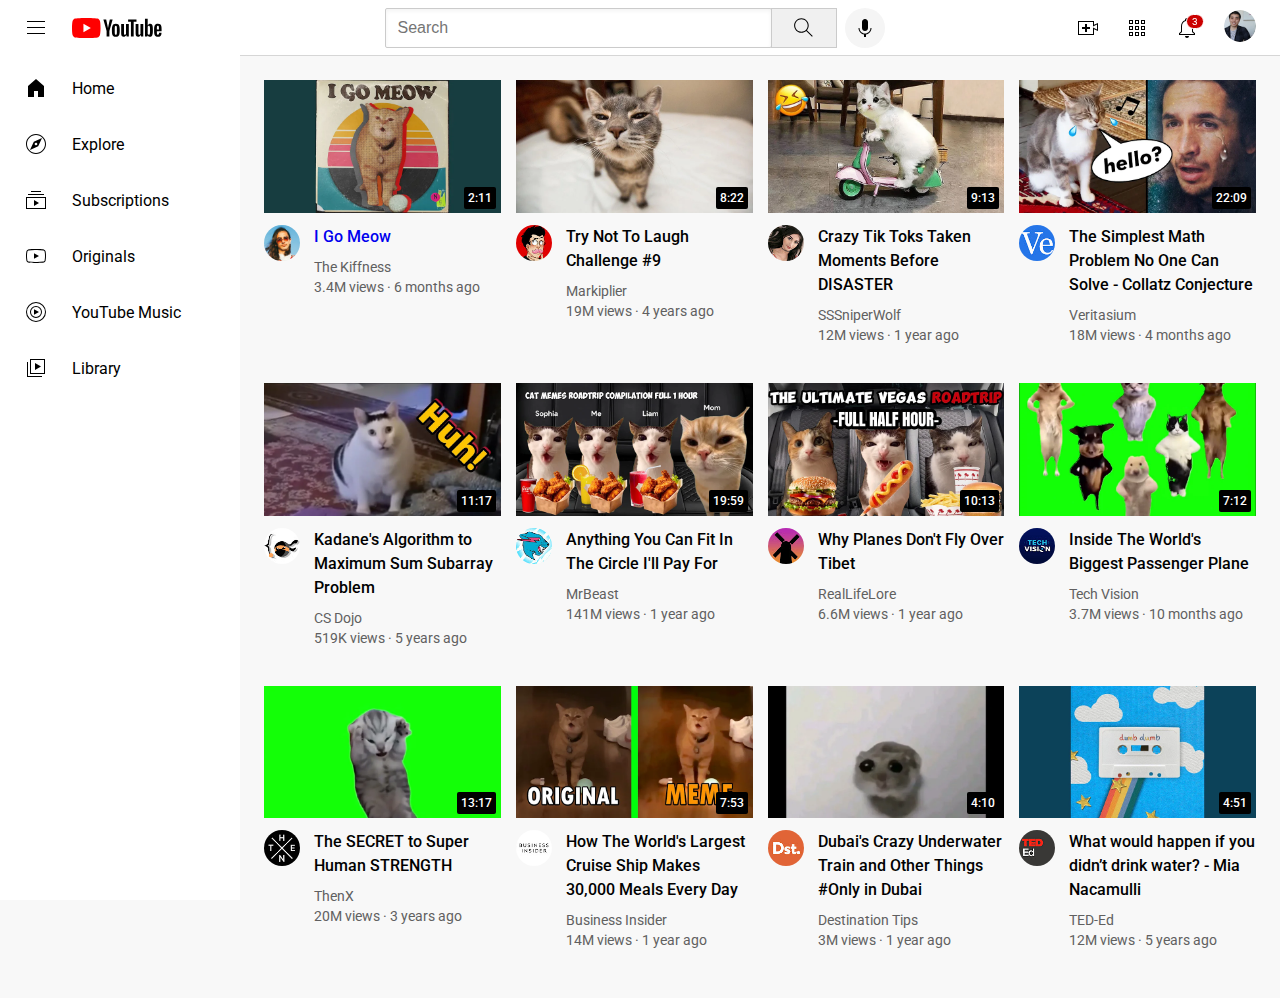
==== index.html @ 053fcfdb "Update and rename youtube.html to index.html" ====
<!DOCTYPE html>
<html>
  <head>
    <title>Youtube.com</title>

    <link rel="preconnect" href="https://fonts.googleapis.com">
    <link rel="preconnect" href="https://fonts.gstatic.com" crossorigin>
    <link href="https://fonts.googleapis.com/css2?family=Roboto:ital,wght@0,100;0,300;0,400;0,500;0,700;0,900;1,100;1,300;1,400;1,500;1,700;1,900&display=swap" rel="stylesheet">

    <link rel="stylesheet" href="styles-youtube/general.css">
    <link rel="stylesheet" href="styles-youtube/header.css">
    <link rel="stylesheet" href="styles-youtube/video.css">
    <link rel="stylesheet" href="styles-youtube/sidebar.css">
  </head>


  <body>
    <!-- EiEi -->
    <header class="header">

      <div class="left-section">
        <img class="hamburger-menu" src="icon/hamburger-menu.svg">
        <img class="youtube-logo" src="icon/youtube-logo.svg">
      </div>

      <div class="middle-section">
        <input class="search-bar" type="text" placeholder="Search">
        <button class="search-button">
          <img class="search-icon" src="icon/search.svg">
          <div class="tooltip">Search</div>
        </button>
        <button class="voice-button">
          <img class="voice-icon" src="icon/voice-search-icon.svg">
          <div class="tooltip">Search with your voice</div>
        </button>
      </div>

      <div class="right-section">
        <div class="upload-button">
          <img class="upload-icon" src="icon/upload.svg">
          <div class="tooltip">Create</div>
        </div>
        
        <div class="apps-button">
          <img class="youtube-icon" src="icon/youtube-apps.svg">
          <div class="tooltip">YouTube apps</div>
        </div>

        <div class="noti-button">
          <img class="notifications-icon" src="icon/notifications.svg">
          <div class="noti-count">3</div>
          <div class="tooltip">Notifications</div>
        </div>
      
        <div class="user-button">
          <img class="user-pic" src="icon/my-channel.jpeg">
        </div>
      </div>

    </header>


    <nav class="sidebar">
      <div class="link-container">
        <img src="icon/home.svg">
        <div>Home</div>
      </div>
      <div class="link-container">
        <img src="icon/explore.svg">
        <div>Explore</div>
      </div>
      <div class="link-container">
        <img src="icon/subscriptions.svg">
        <div>Subscriptions</div>
      </div>
      <div class="link-container">
        <img src="icon/originals.svg">
        <div>Originals</div>
      </div>
      <div class="link-container">
        <img src="icon/youtube-music.svg">
        <div>YouTube Music</div>
      </div>
      <div class="link-container">
        <img src="icon/library.svg">
        <div>Library</div>
      </div>
    </nav>

    <main>
      <section class="main-grid">


        <div class="videocard">
          <div class="preview-container">
            <a href="https://www.youtube.com/watch?v=n2RNcPRtAiY">
              <img class="preview" src="thumbnails/thumbnail-1.webp">
            </a>
            
            <div class="video-time">2:11</div>
          </div>
            
          
          <div class="info-container">
            <div class="channel-column">
                <a href="https://www.youtube.com/c/mkbhd">
                  <img class="pic-profile" src="thumbnails/channel-1.jpeg">
                </a>
  
                <div class="channel-tooltip">
                  <div class="tooltip-pic-column">
                    <img class="tooltip-pic" src="thumbnails/channel-1.jpeg">
                  </div>
  
                  <div class="tooltip-text-column">
                    <p>The Kiffness</p>
                    <p class="sub-tooltip">15M subscribers</p>
                  </div>
                </div>
            </div>
            
            <div class="text-column">
              <a href="https://www.youtube.com/watch?v=n2RNcPRtAiY">
                <p class="title">
                  I Go Meow
                </p>
              </a>
              <a href="https://www.youtube.com/c/mkbhd">
                <p class="author">
                  The Kiffness
                </p>
              </a>
              <p class="stats">
                3.4M views &#183; 6 months ago
              </p>
            </div>
          </div>
        </div>
  
  
        <div class="videocard">
          <div class="preview-container">
            <img class="preview" src="thumbnails/thumbnail-2.webp">
            <div class="video-time">8:22</div>
          </div>
            
          
          <div class="info-container">
            <div class="channel-column">
              <img class="pic-profile" src="thumbnails/channel-2.jpeg">

              <div class="channel-tooltip">
                <div class="tooltip-pic-column">
                  <img class="tooltip-pic" src="thumbnails/channel-2.jpeg">
                </div>
  
                <div class="tooltip-text-column">
                  <p>Markiplier</p>
                  <p class="sub-tooltip">36M subscribers</p>
                </div>
              </div>
            </div>

            
            <div class="text-column">
              <p class="title">
                Try Not To Laugh Challenge #9
              </p>
              <p class="author">
                Markiplier
              </p>
              <p class="stats">
                19M views &#183; 4 years ago
              </p>
            </div>
          </div>
        </div>
  
  
        <div class="videocard">
          <div class="preview-container">
            <img class="preview" src="thumbnails/thumbnail-3.webp">
            <div class="video-time">9:13</div>
          </div>
            
          
          <div class="info-container">
            <div class="channel-column">
              <img class="pic-profile" src="thumbnails/channel-3.jpeg">

              <div class="channel-tooltip">
                <div class="tooltip-pic-column">
                  <img class="tooltip-pic" src="thumbnails/channel-3.jpeg">
                </div>
  
                <div class="tooltip-text-column">
                  <p>SSSniperWolf</p>
                  <p class="sub-tooltip">34M subscribers</p>
                </div>
              </div>
            </div>
            
            <div class="text-column">
              <p class="title">
                Crazy Tik Toks Taken Moments Before DISASTER
              </p>
              <p class="author">
                SSSniperWolf
              </p>
              <p class="stats">
                12M views &#183; 1 year ago
              </p>
            </div>
          </div>
        </div>
  
  
        <div class="videocard">
          <div class="preview-container">
            <img class="preview" src="thumbnails/thumbnail-4.webp">
            <div class="video-time">22:09</div>
          </div>
            
          
          <div class="info-container">
            <div class="channel-column">
              <img class="pic-profile" src="thumbnails/channel-4.jpeg">
            </div>
            
            <div class="text-column">
              <p class="title">
                The Simplest Math Problem No One Can Solve - Collatz Conjecture
              </p>
              <p class="author">
                Veritasium
              </p>
              <p class="stats">
                18M views &#183; 4 months ago
              </p>
            </div>
          </div>
        </div>
  
  
        <div class="videocard">
          <div class="preview-container">
            <img class="preview" src="thumbnails/thumbnail-5.webp">
            <div class="video-time">11:17</div>
          </div>
            
          
          <div class="info-container">
            <div class="channel-column">
              <img class="pic-profile" src="thumbnails/channel-5.jpeg">
            </div>
            
            <div class="text-column">
              <p class="title">
                Kadane's Algorithm to Maximum Sum Subarray Problem
              </p>
              <p class="author">
                CS Dojo
              </p>
              <p class="stats">
                519K views &#183; 5 years ago
              </p>
            </div>
          </div>
        </div>
  
  
        <div class="videocard">
          <div class="preview-container">
            <img class="preview" src="thumbnails/thumbnail-6.webp">
            <div class="video-time">19:59</div>
          </div>
            
          
          <div class="info-container">
            <div class="channel-column">
              <img class="pic-profile" src="thumbnails/channel-6.jpeg">
            </div>
            
            <div class="text-column">
              <p class="title">
                Anything You Can Fit In The Circle I'll Pay For
              </p>
              <p class="author">
                MrBeast
              </p>
              <p class="stats">
                141M views &#183; 1 year ago
              </p>
            </div>
          </div>
        </div>


        <div class="videocard">
          <div class="preview-container">
            <img class="preview" src="thumbnails/thumbnail-7.webp">
            <div class="video-time">10:13</div>
          </div>
            
          
          <div class="info-container">
            <div class="channel-column">
              <img class="pic-profile" src="thumbnails/channel-7.jpeg">
            </div>
            
            <div class="text-column">
              <p class="title">
                Why Planes Don't Fly Over Tibet
              </p>
              <p class="author">
                RealLifeLore
              </p>
              <p class="stats">
                6.6M views &#183; 1 year ago
              </p>
            </div>
          </div>
        </div>


        <div class="videocard">
          <div class="preview-container">
            <img class="preview" src="thumbnails/thumbnail-8.webp">
            <div class="video-time">7:12</div>
          </div>
            
          
          <div class="info-container">
            <div class="channel-column">
              <img class="pic-profile" src="thumbnails/channel-8.jpeg">
            </div>
            
            <div class="text-column">
              <p class="title">
                Inside The World's Biggest Passenger Plane
              </p>
              <p class="author">
                Tech Vision
              </p>
              <p class="stats">
                3.7M views &#183; 10 months ago
              </p>
            </div>
          </div>
        </div>


        <div class="videocard">
          <div class="preview-container">
            <img class="preview" src="thumbnails/thumbnail-9.webp">
            <div class="video-time">13:17</div>
          </div>
            
          
          <div class="info-container">
            <div class="channel-column">
              <img class="pic-profile" src="thumbnails/channel-9.jpeg">
            </div>
            
            <div class="text-column">
              <p class="title">
                The SECRET to Super Human STRENGTH
              </p>
              <p class="author">
                ThenX
              </p>
              <p class="stats">
                20M views &#183; 3 years ago
              </p>
            </div>
          </div>
        </div>


        <div class="videocard">
          <div class="preview-container">
            <img class="preview" src="thumbnails/thumbnail-10.webp">
            <div class="video-time">7:53</div>
          </div>
            
          
          <div class="info-container">
            <div class="channel-column">
              <img class="pic-profile" src="thumbnails/channel-10.jpeg">
            </div>
            
            <div class="text-column">
              <p class="title">
                How The World's Largest Cruise Ship Makes 30,000 Meals Every Day
              </p>
              <p class="author">
                Business Insider
              </p>
              <p class="stats">
                14M views &#183; 1 year ago
              </p>
            </div>
          </div>
        </div>


        <div class="videocard">
          <div class="preview-container">
            <img class="preview" src="thumbnails/thumbnail-11.webp">
            <div class="video-time">4:10</div>
          </div>
            
          
          <div class="info-container">
            <div class="channel-column">
              <img class="pic-profile" src="thumbnails/channel-11.jpeg">
            </div>
            
            <div class="text-column">
              <p class="title">
                Dubai's Crazy Underwater Train and Other Things #Only in Dubai
              </p>
              <p class="author">
                Destination Tips
              </p>
              <p class="stats">
                3M views &#183; 1 year ago
              </p>
            </div>
          </div>
        </div>


        <div class="videocard">
          <div class="preview-container">
            <img class="preview" src="thumbnails/thumbnail-12.webp">
            <div class="video-time">4:51</div>
          </div>
            
          
          <div class="info-container">
            <div class="channel-column">
              <img class="pic-profile" src="thumbnails/channel-12.jpeg">
            </div>
            
            <div class="text-column">
              <p class="title">
                What would happen if you didn’t drink water? - Mia Nacamulli
              </p>
              <p class="author">
                TED-Ed
              </p>
              <p class="stats">
                12M views &#183; 5 years ago
              </p>
            </div>
          </div>
        </div>
  
      </section>
    </main>
  </body>
</html>
---- styles-youtube/general.css ----
p {
  margin-top: 0px;
  margin-bottom: 0px;
}

body {
  /* HaHa */
  font-family: Roboto, Arial;
  margin: 0;
  padding-top: 80px;
  padding-left: 96px;
  padding-right: 24px;
  padding-bottom: 50px;
  background-color: rgb(248, 248, 248);
}

@media (min-width: 1100px) {
  body {
    padding-left: 264px;
  }
}
---- styles-youtube/header.css ----
.header {
  display: flex;
  justify-content: space-between;

  position: fixed;
  top: 0px;
  left: 0px;
  right: 0px;
  height: 55px;
  z-index: 100;

  background-color: white;
  border-bottom-width: 1px;
  border-bottom-style: solid;
  border-bottom-color: rgb(214, 214, 214);
}


.left-section {
  align-items: center;
  display: flex;
}
.hamburger-menu {
  height: 24px;
  margin-left: 24px;
  margin-right: 24px;
  cursor: pointer;
}
.youtube-logo {
  height: 20px;
  cursor: pointer;
}


.middle-section {
  flex: 1;
  margin-left: 60px;
  margin-right: 0px;
  max-width: 500px;
  display: flex;
  align-items: center;
}


.search-bar {
  flex: 1;
  height: 36px;
  padding-left: 12px;

  font-size: 16px;
  font-weight: 400;

  border: 1px solid rgb(203, 203, 203);
  border-radius: 2px;
  box-shadow: inset 0px 2px 4px rgba(0,0,0,0.05);
  width: 0;
}
.search-icon {
  height: 25px;
}
.search-bar::placeholder {
  font-size: 16px;
}
.search-button {
  height: 40px;
  width: 66px;
  display: flex;
  align-items: center;
  justify-content: center;
  background-color: rgb(240, 240, 240);
  border-width: 1px;
  border-style: solid;
  border-color: rgb(203, 203, 203);
  margin-left: -1px;
  margin-right: 8px;
  cursor: pointer;
}


.search-button, .voice-button, .upload-button, .apps-button, .noti-button {
  position: relative;
  display: flex;
  justify-content: center;
  align-items: center;
}
.search-button .tooltip, .voice-button .tooltip, .upload-button .tooltip, .apps-button .tooltip, .noti-button .tooltip {
  position: absolute;
  background-color: rgba(64, 64, 64, 0.8);
  color: white;
  padding-top: 10px;
  padding-bottom: 10px;
  padding-left: 8px;
  padding-right: 8px;
  border-radius: 2px;
  font-size: 12px;
  bottom: -50px;
  opacity: 0;
  transition: opacity 0.15s;
  pointer-events: none;
  white-space: nowrap;
}
.search-button:hover .tooltip, .voice-button:hover .tooltip, .upload-button:hover .tooltip, .apps-button:hover .tooltip, .noti-button:hover .tooltip {
  opacity: 1;
}

.voice-button {
  height: 40px;
  width: 40px;
  border-radius: 20px;
  border: none;
  background-color: rgb(245, 245, 245);
  cursor: pointer;
}
.voice-icon {
  height: 24px;
}


.right-section {
  width: 180px;
  display: flex;
  align-items: center;
  justify-content: space-between;
  margin-left: 29px;
  margin-right: 24px;
  flex-shrink: 0;
}

.upload-button {
  cursor: pointer;
}
.upload-icon {
  height: 24px;
}

.apps-button {
  cursor: pointer;
}
.youtube-icon {
  height: 24px;
  position: relative;
}

.noti-button {
  cursor: pointer;
  height: 24px;
  
}
.notifications-icon {
  height: 24px;
}
.noti-count {
  position: absolute;
  top: -2px;
  right: -5px;
  background-color: rgb(203, 0, 0);
  border-color: white;
  border-width: 1px;
  border-style: solid;
  color: white;
  font-size: 10px;
  padding-top: 1px;
  padding-bottom: 1px;
  padding-right: 5px;
  padding-left: 5px;
  border-radius: 10px;
}

.user-button {
  cursor: pointer;
}
.user-pic {
  height: 32px;
  border-radius: 16px;
}
---- styles-youtube/video.css ----
.main-grid {
  display: grid;
  grid-template-columns: 1fr 1fr 1fr;
  column-gap: 15px;
  row-gap: 40px;
}
@media (max-width: 800px) {
  .main-grid {
    grid-template-columns: 1fr 1fr;
  }
}
@media (min-width: 801px) and (max-width: 1099px) {
  .main-grid {
    grid-template-columns: 1fr 1fr 1fr;
  }
}
@media (min-width: 1100px) {
  .main-grid {
    grid-template-columns: 1fr 1fr 1fr 1fr;
    
  }
}


.videocard {
  vertical-align: top;
}


.preview-container {
  width: 100%;
  position: relative;
}
.preview {
  width: 100%;
}
.video-time {
  background-color: black;
  color: white;
  position: absolute;
  bottom: 8px;
  right: 5px;
  font-size: 12px;
  font-weight: 500;
  padding: 4px;
  border-radius: 2px;
}


.info-container {
  margin-top: 8px;
  display: grid;
  grid-template-columns: 50px 1fr;
}

.channel-column {
  width: 36px; 
  height: 36px;
  position: relative;
}
.pic-profile {
  width: 100%;
  border-radius: 30px;
}


.channel-tooltip {
  background-color: white;

  border: none;
  border-radius: 4px;
  box-shadow: 0px 2px 15px rgba(0,0,0,0.3);
  opacity: 0;
  width: 200px;

  z-index: 50;

  position: absolute;
  bottom: -80px;


  display: flex;
  align-items: center;

  padding-top: 8px;
  padding-bottom: 8px;
  padding-left: 8px;
  padding-right: 16px;

  pointer-events: none;
  transition: 0.3s;
}
.channel-column:hover .channel-tooltip {
  opacity: 1;
}

.tooltip-pic-column {
  width: 50px;
  height: 50px;
  margin-right: 8px;
}
.tooltip-pic {
  border-radius: 30px;
  width: 50px;
  height: 50px;
}
.tooltip-text-column {
  font-family: Roboto, Arial;
  font-weight: bold;
  font-size: 16px;
}
.sub-tooltip {
  font-weight: lighter;
  color: rgb(100, 100, 100);
  margin-top: 4px;
  font-size: 14px;
}


.text-column {
  width: 1fr;
}
.title {
  margin: 0px 0px 10px 0px;
  font-weight: 500;
  width: 100%;
  line-height: 20px;
}
.author, .stats {
  color: rgb(96, 96, 96);
}
.author {
  margin-bottom: 4px;
}
@media (min-width: 1100px) {
  .title {
    font-size: 16px;
    line-height: 24px;
  }
  .author, .stats {
    font-size: 14px;
  }
}
@media (max-width: 1099px) {
  .title {
    font-size: 14px;
    line-height: 20px;
  }
  .author, .stats {
    font-size: 12px;
  }
}


a {
  text-decoration: none;
}
a:visited {
  text-decoration: none;
  color: black;
}
---- styles-youtube/sidebar.css ----
@media (max-width: 1099px) {
  .sidebar {
    position: fixed;
    left: 0;
    bottom: 0;
    top: 55px;
    z-index: 200;
    padding-top: 5px;
  
    width: 72px;
    background-color: white;
  }

  .link-container {
    height: 74px;
    display: flex;
    flex-direction: column;
    justify-content: center;
    align-items: center;
    cursor: pointer;
  }
  .link-container:hover {
    background-color: rgb(235, 235, 235);
  }
  .link-container img {
    height: 24px;
    margin-bottom: 6px;
  }
  .link-container div {
    font-size: 10px;
  }
}

@media (min-width: 1100px) {
  .sidebar {
    position: fixed;
    left: 0;
    bottom: 0;
    top: 55px;
    z-index: 200;
    padding-top: 5px;
  
    width: 240px;
    background-color: white;
  }

  .link-container {
    height: 56px;
    display: flex;
    flex-direction: row;
    justify-content: start;
    align-items: center;
    cursor: pointer;
    padding: 0 0 0 24px;
  }
  .link-container:hover {
    background-color: rgb(235, 235, 235);
  }
  .link-container img {
    height: 24px;
    margin-right: 24px;
  }
  .link-container div {
    font-size: 16px;
  }
}
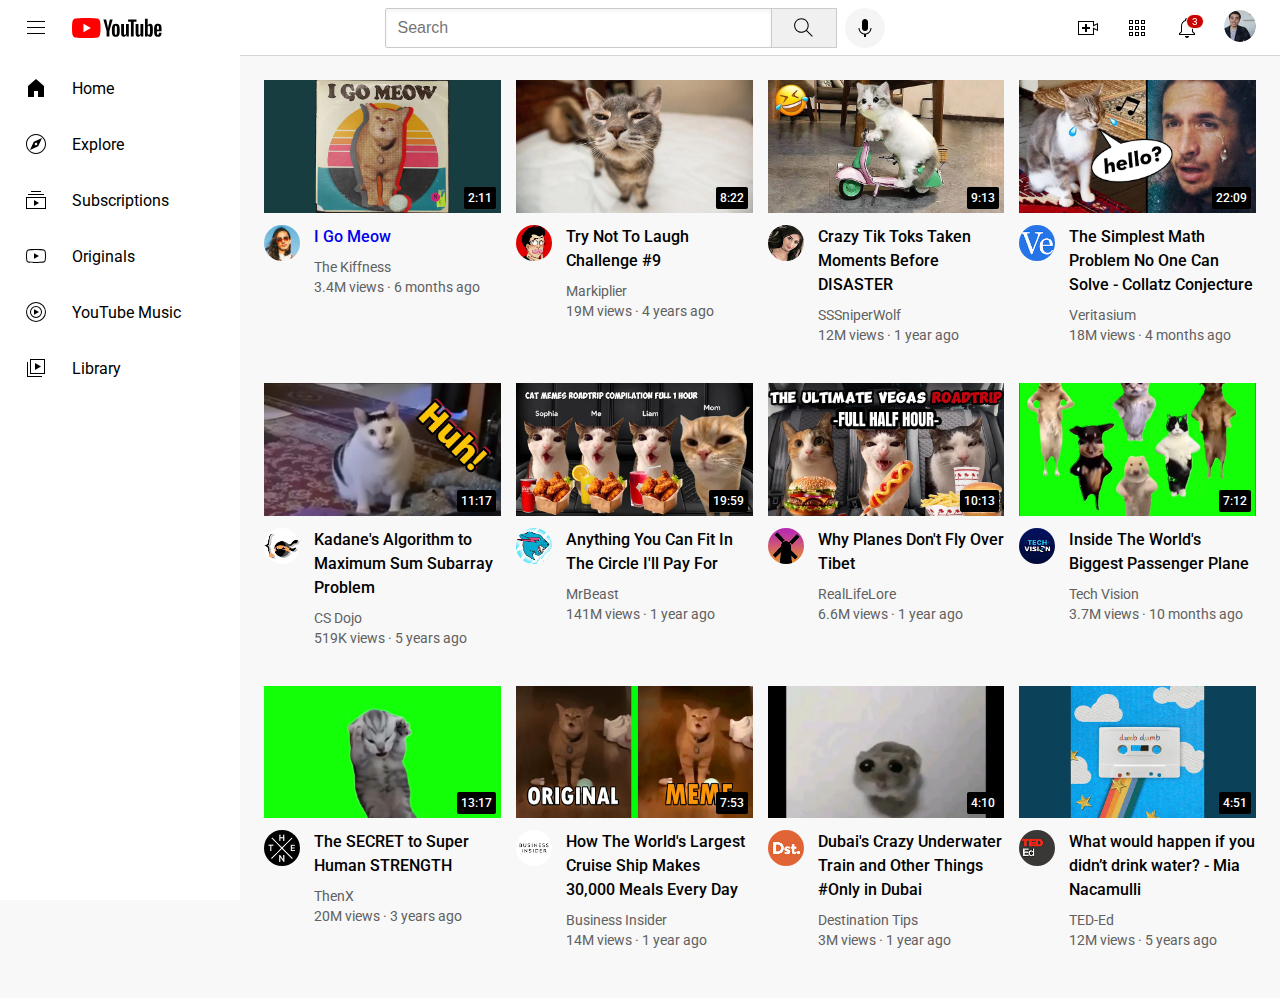
==== commit 04a75206: "Update index.html" ====
--- a/index.html
+++ b/index.html
@@ -440,7 +440,9 @@
           
           <div class="info-container">
             <div class="channel-column">
-              <img class="pic-profile" src="thumbnails/channel-12.jpeg">
+              <a href="position.html">
+                <img class="pic-profile" src="thumbnails/channel-12.jpeg">
+              </a>
             </div>
             
             <div class="text-column">
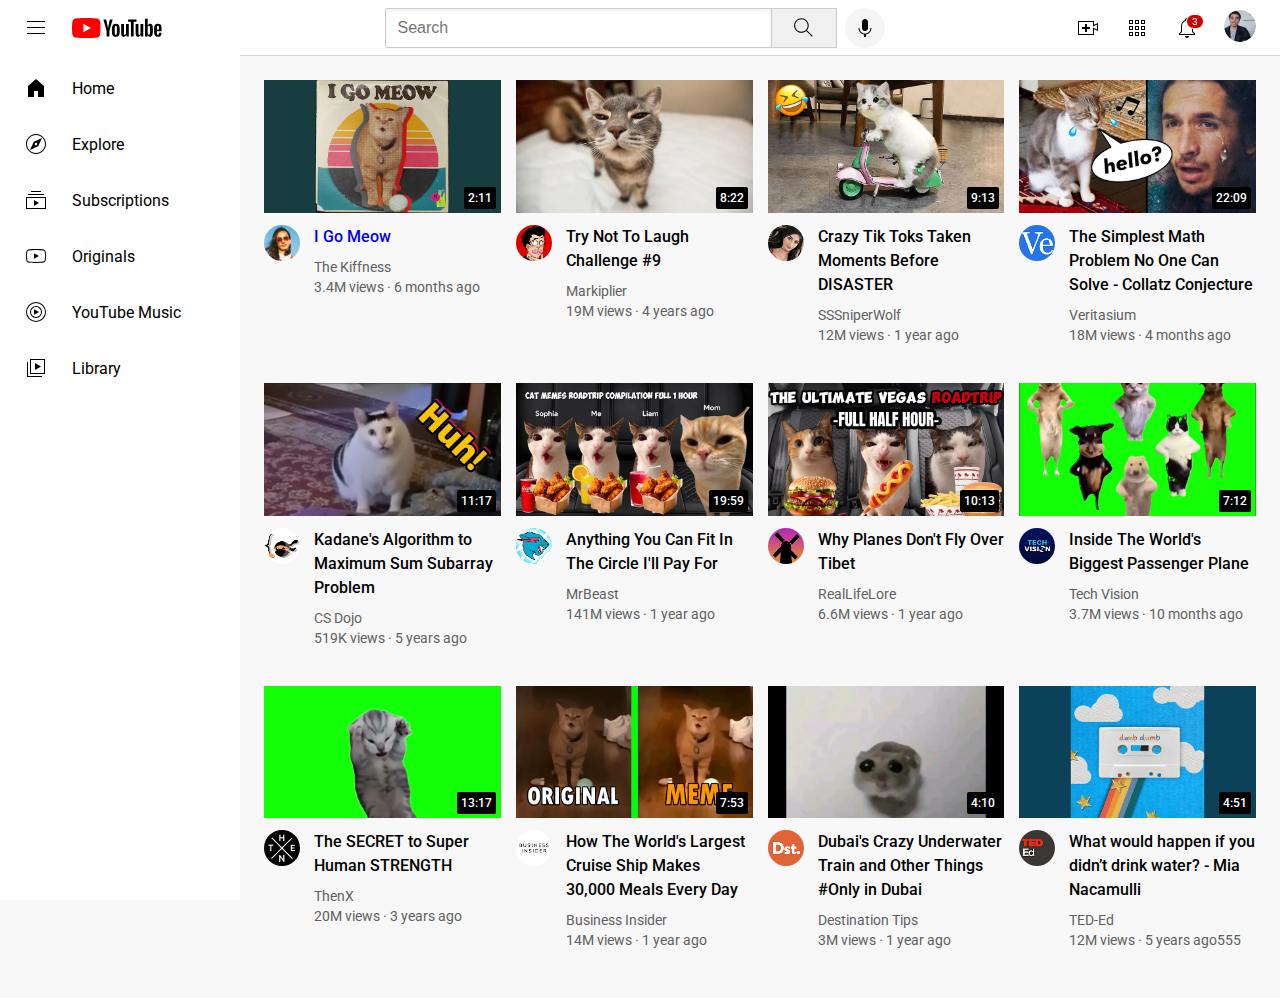
==== commit d4ffe191: "Update index.html" ====
--- a/index.html
+++ b/index.html
@@ -453,7 +453,7 @@
                 TED-Ed
               </p>
               <p class="stats">
-                12M views &#183; 5 years ago
+                12M views &#183; 5 years ago555
               </p>
             </div>
           </div>
